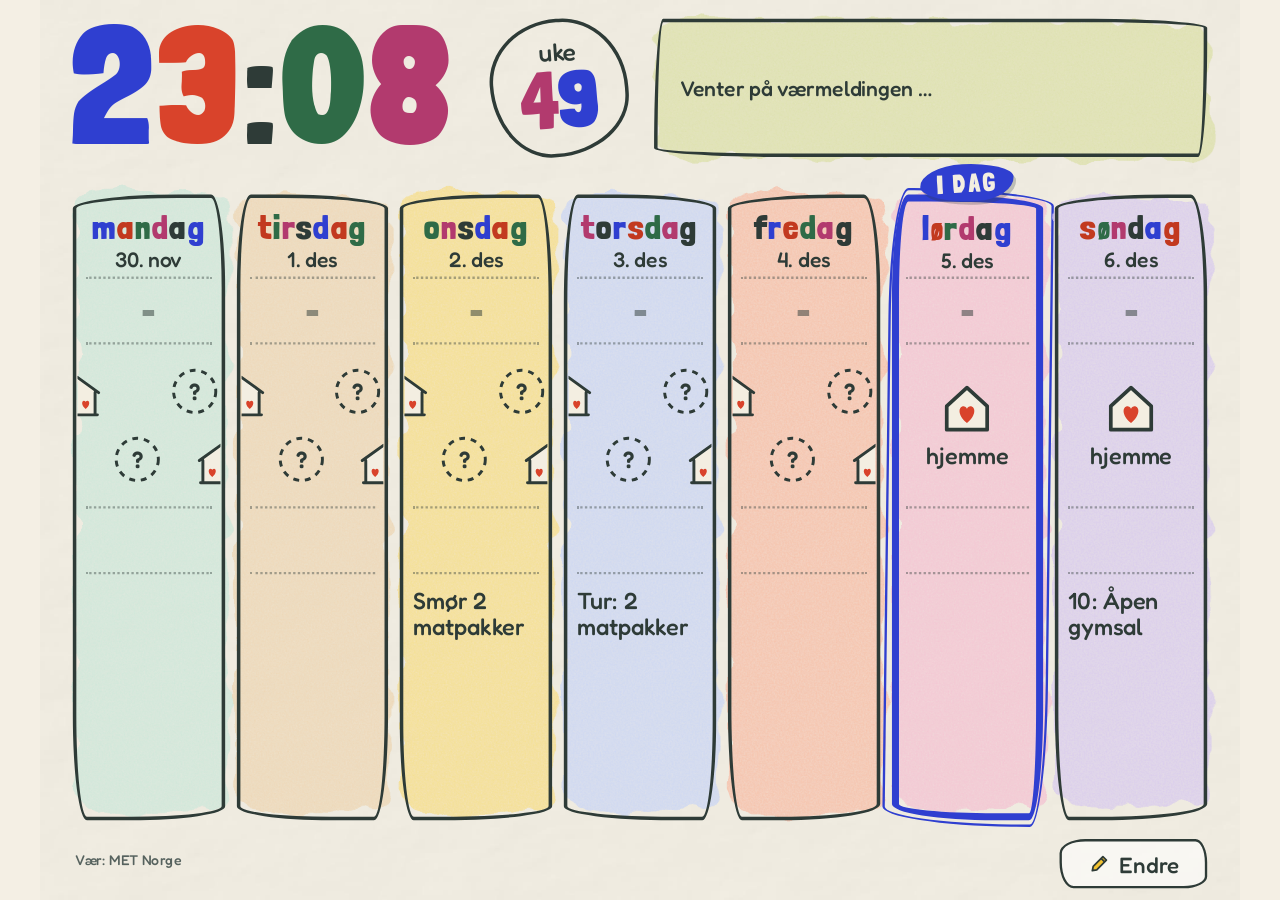
==== index.html @ e945c728 "Add files via upload Versjon 1" ====
<!doctype html>
<html lang="no">
<head>
<meta charset="utf-8">
<meta name="viewport" content="width=device-width, initial-scale=1, maximum-scale=1, user-scalable=no">
<meta name="apple-mobile-web-app-capable" content="yes">
<meta name="apple-mobile-web-app-status-bar-style" content="default">
<meta name="apple-mobile-web-app-title" content="Uka vår">
<meta name="theme-color" content="#F4EFE4">
<link rel="apple-touch-icon" href="bilder/ikon-180.png">
<link rel="icon" href="bilder/ikon-180.png">
<title>Uka vår</title>
<link rel="preload" href="fonts/londrina-solid-latin-900-normal.woff2" as="font" type="font/woff2" crossorigin>
<link rel="preload" href="fonts/fredoka-latin-500-normal.woff2" as="font" type="font/woff2" crossorigin>
<link rel="stylesheet" href="css/skjerm.css">
</head>
<body>
<div id="scene">
  <div class="klokke" id="klokke" aria-label="Klokke"></div>

  <div class="ukestempel">
    <div class="ring"></div>
    <div class="tekst"><div class="ukeord">uke</div><div class="nr" id="ukenr"></div></div>
  </div>

  <section class="vaerboks" aria-label="Været">
    <div class="vask"></div>
    <div class="ramme"></div>
    <div class="innhold" id="vaer"><div class="ingen-data">Henter været …</div></div>
  </section>

  <main class="uke" id="uke" aria-label="Ukeplan"></main>

  <div class="kilde" id="kilde">Vær: MET Norge</div>

  <div class="heiarop" id="heiarop" hidden>
    <div class="ramme"></div>
    <div class="tekst"><span id="heia-stjerne"></span><span class="etikett">Ukas heiarop:</span><span class="rop" id="rop"></span><span id="heia-hjerte"></span></div>
  </div>

  <a class="endre" href="endre.html" id="endre">Endre</a>
</div>

<script src="js/innstillinger.js"></script>
<script src="js/felles.js"></script>
<script src="js/skjerm.js"></script>
</body>
</html>
---- css/skjerm.css ----
/* Kjøkkenskjerm – designversjon 1 */
@font-face { font-family: "Fredoka"; font-weight: 500; src: url(../fonts/fredoka-latin-500-normal.woff2) format("woff2"); }
@font-face { font-family: "Fredoka"; font-weight: 600; src: url(../fonts/fredoka-latin-600-normal.woff2) format("woff2"); }
@font-face { font-family: "Londrina Solid"; font-weight: 400; src: url(../fonts/londrina-solid-latin-400-normal.woff2) format("woff2"); }
@font-face { font-family: "Londrina Solid"; font-weight: 900; src: url(../fonts/londrina-solid-latin-900-normal.woff2) format("woff2"); }

html, body { margin: 0; height: 100%; overflow: hidden; background: #F4EFE4; }
body { -webkit-text-size-adjust: 100%; -webkit-user-select: none; user-select: none; -webkit-tap-highlight-color: transparent; }

#scene {
  position: absolute; left: 0; top: 0; width: 1024px; height: 768px; overflow: hidden;
  transform-origin: 0 0;
  background: #F4EFE4 url(../bilder/papir.jpg) 0 0 / 1024px 768px no-repeat;
  font-family: "Fredoka", sans-serif; font-weight: 500; color: #2E3B37;
}
.londrina { font-family: "Londrina Solid", sans-serif; font-weight: 900; }

/* ---------- Topp ---------- */
.klokke {
  position: absolute; left: 26px; top: 12px;
  font-family: "Londrina Solid", sans-serif; font-weight: 900; font-size: 142px; line-height: 0.85; letter-spacing: 3px;
  white-space: nowrap;
}
.ukestempel { position: absolute; left: 384px; top: 16px; width: 118px; height: 118px; transform: rotate(-4deg); }
.ukestempel .ring { position: absolute; left: 0; top: 0; right: 0; bottom: 0; border: 3px solid #2E3B37; border-radius: 52% 48% 56% 44% / 46% 54% 44% 56%; }
.ukestempel .tekst { position: relative; height: 100%; display: flex; flex-direction: column; align-items: center; justify-content: center; line-height: 1; }
.ukestempel .ukeord { font-size: 21px; }
.ukestempel .nr { font-family: "Londrina Solid", sans-serif; font-weight: 900; font-size: 68px; line-height: 0.9; }

.vaerboks { position: absolute; left: 524px; top: 16px; width: 472px; height: 118px; }
.vaerboks .vask { position: absolute; left: -10px; top: -10px; width: 492px; height: 138px; background: url(../bilder/vask-vaer.png) 0 0 / 100% 100% no-repeat; }
.vaerboks .ramme { position: absolute; left: 0; top: 0; right: 0; bottom: 0; border: 3px solid #2E3B37; border-radius: 18px 225px 18px 255px / 255px 18px 225px 18px; }
.vaerboks .innhold { position: relative; box-sizing: border-box; height: 100%; padding: 10px 16px; display: flex; align-items: center; gap: 10px; }
.vaerboks .stor-temp { font-family: "Londrina Solid", sans-serif; font-weight: 900; font-size: 66px; line-height: 0.8; color: #2F3FD0; flex: none; min-width: 52px; text-align: center; }
.vaerboks .klaer { display: flex; flex-direction: column; align-items: center; gap: 3px; flex: none; }
.vaerboks .timer { flex: 1; min-width: 0; display: grid; grid-template-columns: repeat(4, minmax(0, 1fr)); gap: 6px; margin-left: 4px; }
.vaerboks .time { background: rgba(243,238,225,0.85); border-radius: 16px 12px 18px 10px; padding: 6px 2px; display: flex; flex-direction: column; align-items: center; line-height: 1; }
.vaerboks .time:nth-child(2) { border-radius: 12px 18px 10px 16px; }
.vaerboks .time:nth-child(3) { border-radius: 18px 10px 16px 12px; }
.vaerboks .time:nth-child(4) { border-radius: 10px 16px 12px 18px; }
.vaerboks .time .kl { font-size: 17px; }
.vaerboks .time .t { font-family: "Londrina Solid", sans-serif; font-weight: 900; font-size: 26px; }
.vaerboks .merke { position: absolute; left: 22px; top: -13px; background: #2F3FD0; color: #FFFFFF; font-size: 15px; font-weight: 600; padding: 2px 10px; border-radius: 12px 9px 14px 10px; z-index: 2; }
.vaerboks .ingen-data { font-size: 18px; padding-left: 6px; }

/* ---------- Uka ---------- */
.uke { position: absolute; left: 28px; top: 166px; width: 968px; height: 534px; display: grid; grid-template-columns: repeat(7, minmax(0, 1fr)); gap: 10px; }
.dag { position: relative; min-width: 0; }
.dag .vask { position: absolute; left: -9px; top: -9px; right: -9px; bottom: -9px; background: 0 0 / 100% 100% no-repeat; }
.dag .ramme { position: absolute; left: 0; top: 0; right: 0; bottom: 0; border: 3px solid #2E3B37; }
.dag .innhold { position: relative; box-sizing: border-box; height: 100%; padding: 8px 11px; display: flex; flex-direction: column; }

.d0 .vask { background-image: url(../bilder/vask-man.png); } .d0 .ramme { border-radius: 90px 12px 80px 12px / 12px 80px 12px 90px; }
.d1 .vask { background-image: url(../bilder/vask-tir.png); } .d1 .ramme { border-radius: 12px 90px 12px 80px / 80px 12px 90px 12px; }
.d2 .vask { background-image: url(../bilder/vask-ons.png); } .d2 .ramme { border-radius: 84px 12px 92px 12px / 12px 92px 12px 84px; }
.d3 .vask { background-image: url(../bilder/vask-tor.png); } .d3 .ramme { border-radius: 12px 84px 12px 92px / 92px 12px 84px 12px; }
.d4 .vask { background-image: url(../bilder/vask-fre.png); } .d4 .ramme { border-radius: 96px 14px 84px 12px / 12px 84px 14px 96px; }
.d5 .vask { background-image: url(../bilder/vask-lor.png); } .d5 .ramme { border-radius: 14px 96px 12px 88px / 88px 12px 96px 14px; }
.d6 .vask { background-image: url(../bilder/vask-son.png); } .d6 .ramme { border-radius: 96px 14px 90px 12px / 12px 90px 14px 96px; }

/* I dag */
.dag.idag .ramme { border: 6px solid #2F3FD0; }
.dag.idag .ytre { position: absolute; left: -5px; top: -5px; right: -5px; bottom: -5px; border: 2.5px solid #2F3FD0; border-radius: 16px 120px 14px 110px / 110px 14px 120px 16px; transform: rotate(0.7deg); }
.dag.idag .lapp {
  position: absolute; left: 50%; top: -26px; transform: translateX(-50%) rotate(-3deg); z-index: 2;
  background: #2F3FD0; color: #F3EEE1; font-family: "Londrina Solid", sans-serif; font-weight: 900; font-size: 22px; letter-spacing: 2px;
  padding: 3px 14px; border-radius: 46% 54% 40% 60% / 55% 40% 60% 45%; box-shadow: 2px 3px 0 rgba(46,59,55,0.25); white-space: nowrap;
}
.dag.idag .innhold { padding: 10px 12px; }
.dag.idag .hode { height: 60px; }

.rad { box-sizing: border-box; border-top: 2.5px dotted rgba(46,59,55,0.4); }
.hode { height: 62px; display: flex; flex-direction: column; justify-content: center; align-items: center; text-align: center; line-height: 1; }
.hode .navn { font-family: "Londrina Solid", sans-serif; font-weight: 900; font-size: 29px; letter-spacing: 1.6px; white-space: nowrap; }
.hode .dato { font-size: 18px; margin-top: 3px; }
.dagvaer { height: 56px; display: flex; align-items: center; justify-content: center; gap: 4px; }
.dagvaer .t { font-family: "Londrina Solid", sans-serif; font-weight: 900; font-size: 33px; }
.dagvaer .t.minus { color: #2F3FD0; }
.dagvaer .sma-klaer { display: flex; flex-direction: column; align-items: center; gap: 1px; margin-left: 2px; }
.transport { height: 140px; display: flex; flex-direction: column; justify-content: center; gap: 14px; }
.transport .linje { display: flex; align-items: flex-end; justify-content: space-between; margin: 0 -7px; min-height: 40px; }
.transport .linje .fart-v { margin-bottom: 14px; }
.transport .linje .fart-h { margin-bottom: 12px; }
.transport.hjemme { align-items: center; gap: 6px; font-size: 20px; }
.middag { height: 56px; display: flex; align-items: center; justify-content: center; text-align: center; overflow: hidden; }
.middag .tekst { font-size: 21px; font-weight: 600; line-height: 1.05; min-width: 0; max-width: 100%; }
.dag.idag .middag .tekst { font-size: 24px; color: #B8341F; }
.hendelser { flex: 1; min-height: 0; padding-top: 12px; display: flex; flex-direction: column; gap: 14px; font-size: 20px; line-height: 1.12; overflow: hidden; }
.knekk { overflow-wrap: break-word; word-wrap: break-word; }

/* ---------- Bunn ---------- */
.heiarop { position: absolute; left: 200px; top: 714px; width: 624px; height: 44px; }
.heiarop .ramme { position: absolute; left: 0; top: 0; right: 0; bottom: 0; border: 3px dashed #2E3B37; border-radius: 255px 18px 225px 18px / 18px 225px 18px 255px; }
.heiarop .tekst { position: relative; height: 100%; display: flex; align-items: center; justify-content: center; gap: 14px; white-space: nowrap; }
.heiarop .etikett { font-size: 16px; }
.heiarop .rop { font-size: 26px; font-weight: 600; color: #2F3FD0; overflow: hidden; text-overflow: ellipsis; }

.kilde { position: absolute; left: 30px; top: 726px; font-size: 12px; line-height: 1.25; color: #56625E; max-width: 160px; }

.endre {
  position: absolute; left: 870px; top: 716px; width: 126px; height: 42px; box-sizing: border-box;
  display: flex; align-items: center; justify-content: center; gap: 8px;
  border: 2.5px solid #2E3B37; border-radius: 22px 10px 20px 12px / 12px 20px 10px 22px;
  background: rgba(255,255,255,0.6); color: #2E3B37; text-decoration: none; font-size: 19px;
}
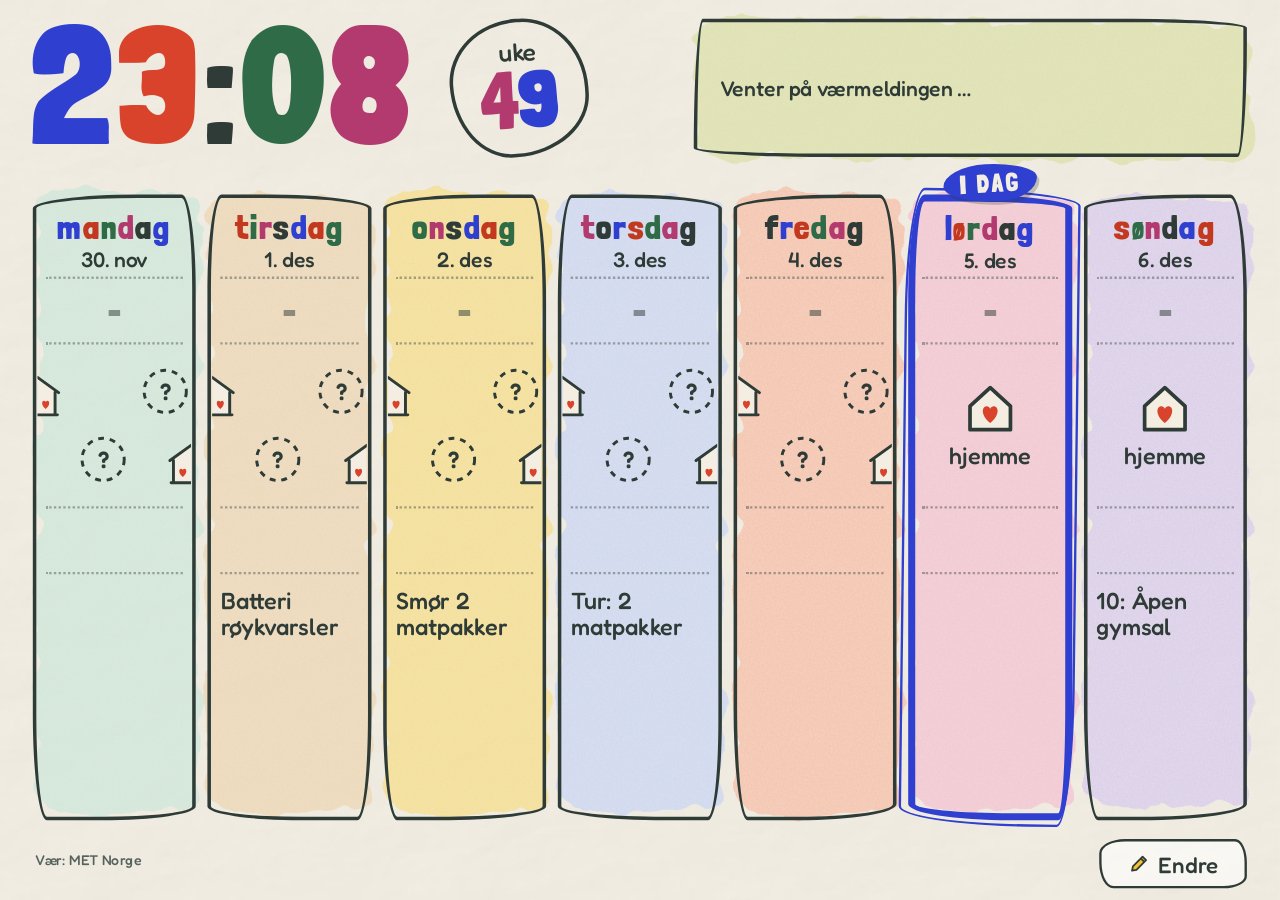
==== commit 32ecb545: "Add files via upload Versjon 2" ====
--- a/index.html
+++ b/index.html
@@ -18,10 +18,10 @@
 <div id="scene">
   <div class="klokke" id="klokke" aria-label="Klokke"></div>
 
-  <div class="ukestempel">
-    <div class="ring"></div>
-    <div class="tekst"><div class="ukeord">uke</div><div class="nr" id="ukenr"></div></div>
-  </div>
+  <button type="button" class="ukestempel" id="ukestempel" aria-label="Ukas småjobber">
+    <span class="ring" id="ring"></span>
+    <span class="tekst" id="stempeltekst"><span class="ukeord">uke</span><span class="nr" id="ukenr"></span></span>
+  </button>
 
   <section class="vaerboks" aria-label="Været">
     <div class="vask"></div>
@@ -35,10 +35,18 @@
 
   <div class="heiarop" id="heiarop" hidden>
     <div class="ramme"></div>
-    <div class="tekst"><span id="heia-stjerne"></span><span class="etikett">Ukas heiarop:</span><span class="rop" id="rop"></span><span id="heia-hjerte"></span></div>
+    <div class="tekst"><span id="heia-stjerne"></span><span class="rop" id="rop"></span><span id="heia-hjerte"></span></div>
   </div>
 
   <a class="endre" href="endre.html" id="endre">Endre</a>
+
+  <div class="panel-bakgrunn" id="panel" hidden>
+    <div class="panel" role="dialog" aria-modal="true" aria-labelledby="panel-tittel">
+      <div class="panel-topp"><h2 id="panel-tittel">Ukas småjobber</h2><span id="panel-status"></span></div>
+      <div id="panel-liste"></div>
+      <div class="panel-bunn"><button type="button" class="panel-lukk" id="panel-lukk">Lukk</button></div>
+    </div>
+  </div>
 </div>
 
 <script src="js/innstillinger.js"></script>
--- a/css/skjerm.css
+++ b/css/skjerm.css
@@ -10,7 +10,7 @@
 #scene {
   position: absolute; left: 0; top: 0; width: 1024px; height: 768px; overflow: hidden;
   transform-origin: 0 0;
-  background: #F4EFE4 url(../bilder/papir.jpg) 0 0 / 1024px 768px no-repeat;
+  background: #F4EFE4 url(../bilder/papir.jpg) 0 0 / 100% 100% no-repeat;
   font-family: "Fredoka", sans-serif; font-weight: 500; color: #2E3B37;
 }
 .londrina { font-family: "Londrina Solid", sans-serif; font-weight: 900; }
@@ -21,13 +21,25 @@
   font-family: "Londrina Solid", sans-serif; font-weight: 900; font-size: 142px; line-height: 0.85; letter-spacing: 3px;
   white-space: nowrap;
 }
-.ukestempel { position: absolute; left: 384px; top: 16px; width: 118px; height: 118px; transform: rotate(-4deg); }
+.ukestempel {
+  position: absolute; left: 384px; top: 16px; width: 118px; height: 118px; transform: rotate(-4deg);
+  margin: 0; padding: 0; border: none; background: none; font: inherit; color: inherit; cursor: pointer;
+  -webkit-appearance: none; appearance: none; -webkit-tap-highlight-color: transparent;
+}
 .ukestempel .ring { position: absolute; left: 0; top: 0; right: 0; bottom: 0; border: 3px solid #2E3B37; border-radius: 52% 48% 56% 44% / 46% 54% 44% 56%; }
+.ukestempel .ukeord, .ukestempel .nr { display: block; }
+.ukestempel.har-jobber { transform: none; }
+.ukestempel.har-jobber .ring { left: -4px; top: -4px; right: auto; bottom: auto; width: 126px; height: 126px; border: none; border-radius: 0; }
+.ukestempel.har-jobber .ring svg { display: block; }
 .ukestempel .tekst { position: relative; height: 100%; display: flex; flex-direction: column; align-items: center; justify-content: center; line-height: 1; }
+.ukestempel.har-jobber .ukeord { font-size: 17px; }
+.ukestempel.har-jobber .nr { font-size: 54px; }
+.ukestempel .ferdig-stjerne { display: block; margin-bottom: 2px; }
+.ukestempel .ferdig-nr { font-family: "Londrina Solid", sans-serif; font-weight: 900; font-size: 18px; }
 .ukestempel .ukeord { font-size: 21px; }
 .ukestempel .nr { font-family: "Londrina Solid", sans-serif; font-weight: 900; font-size: 68px; line-height: 0.9; }
 
-.vaerboks { position: absolute; left: 524px; top: 16px; width: 472px; height: 118px; }
+.vaerboks { position: absolute; right: 28px; top: 16px; width: 472px; height: 118px; }
 .vaerboks .vask { position: absolute; left: -10px; top: -10px; width: 492px; height: 138px; background: url(../bilder/vask-vaer.png) 0 0 / 100% 100% no-repeat; }
 .vaerboks .ramme { position: absolute; left: 0; top: 0; right: 0; bottom: 0; border: 3px solid #2E3B37; border-radius: 18px 225px 18px 255px / 255px 18px 225px 18px; }
 .vaerboks .innhold { position: relative; box-sizing: border-box; height: 100%; padding: 10px 16px; display: flex; align-items: center; gap: 10px; }
@@ -44,7 +56,7 @@
 .vaerboks .ingen-data { font-size: 18px; padding-left: 6px; }
 
 /* ---------- Uka ---------- */
-.uke { position: absolute; left: 28px; top: 166px; width: 968px; height: 534px; display: grid; grid-template-columns: repeat(7, minmax(0, 1fr)); gap: 10px; }
+.uke { position: absolute; left: 28px; right: 28px; top: 166px; height: 534px; display: grid; grid-template-columns: repeat(7, minmax(0, 1fr)); gap: 10px; }
 .dag { position: relative; min-width: 0; }
 .dag .vask { position: absolute; left: -9px; top: -9px; right: -9px; bottom: -9px; background: 0 0 / 100% 100% no-repeat; }
 .dag .ramme { position: absolute; left: 0; top: 0; right: 0; bottom: 0; border: 3px solid #2E3B37; }
@@ -89,7 +101,7 @@
 .knekk { overflow-wrap: break-word; word-wrap: break-word; }
 
 /* ---------- Bunn ---------- */
-.heiarop { position: absolute; left: 200px; top: 714px; width: 624px; height: 44px; }
+.heiarop { position: absolute; left: 50%; margin-left: -312px; top: 714px; width: 624px; height: 44px; }
 .heiarop .ramme { position: absolute; left: 0; top: 0; right: 0; bottom: 0; border: 3px dashed #2E3B37; border-radius: 255px 18px 225px 18px / 18px 225px 18px 255px; }
 .heiarop .tekst { position: relative; height: 100%; display: flex; align-items: center; justify-content: center; gap: 14px; white-space: nowrap; }
 .heiarop .etikett { font-size: 16px; }
@@ -98,8 +110,24 @@
 .kilde { position: absolute; left: 30px; top: 726px; font-size: 12px; line-height: 1.25; color: #56625E; max-width: 160px; }
 
 .endre {
-  position: absolute; left: 870px; top: 716px; width: 126px; height: 42px; box-sizing: border-box;
+  position: absolute; right: 28px; top: 716px; width: 126px; height: 42px; box-sizing: border-box;
   display: flex; align-items: center; justify-content: center; gap: 8px;
   border: 2.5px solid #2E3B37; border-radius: 22px 10px 20px 12px / 12px 20px 10px 22px;
   background: rgba(255,255,255,0.6); color: #2E3B37; text-decoration: none; font-size: 19px;
 }
+
+/* ---------- Ukas småjobber (panelet bak ringen) ---------- */
+.panel-bakgrunn { position: absolute; left: 0; top: 0; right: 0; bottom: 0; z-index: 10; background: rgba(46,59,55,0.35); display: flex; align-items: center; justify-content: center; }
+.panel-bakgrunn[hidden] { display: none; }
+.panel { width: 600px; max-height: 640px; overflow: auto; box-sizing: border-box; padding: 20px 24px; background: #FFFFFF; border: 3px solid #2E3B37; border-radius: 22px 14px 26px 12px / 12px 26px 14px 22px; box-shadow: 4px 6px 0 rgba(46,59,55,0.2); }
+.panel-topp { display: flex; align-items: baseline; justify-content: space-between; gap: 12px; margin-bottom: 8px; }
+.panel h2 { margin: 0; font-size: 24px; font-weight: 600; }
+#panel-status { font-size: 16px; color: #56625E; }
+.jobb { display: flex; align-items: center; gap: 14px; width: 100%; box-sizing: border-box; min-height: 56px; padding: 8px 2px; border: none; border-top: 2px dotted rgba(46,59,55,0.3); background: none; font: inherit; color: #2E3B37; text-align: left; cursor: pointer; }
+.jobb .hake { flex: none; }
+.jobb .navn { flex: 1; font-size: 20px; }
+.jobb .info { display: flex; align-items: center; gap: 4px; font-size: 15px; color: #56625E; white-space: nowrap; }
+.jobb.gjort .navn { color: #56625E; text-decoration: line-through; }
+.panel-tom { font-size: 18px; padding: 16px 0; color: #56625E; }
+.panel-bunn { display: flex; justify-content: flex-end; margin-top: 10px; }
+.panel-lukk { font: inherit; font-size: 18px; color: #2E3B37; background: #FFFFFF; border: 2.5px solid #2E3B37; border-radius: 18px 10px 16px 12px; padding: 8px 22px; cursor: pointer; }
